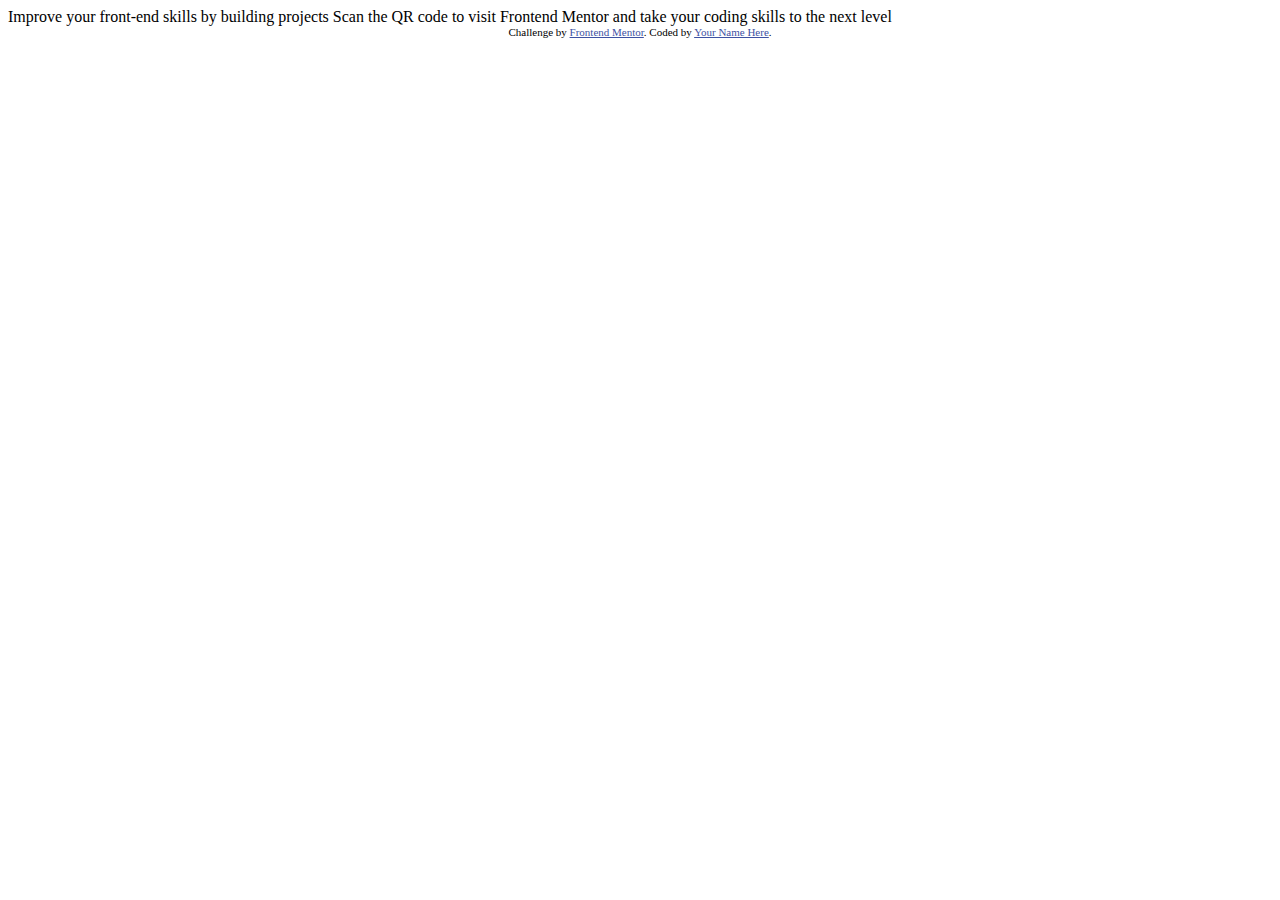
==== index.html @ 0d68d3d6 "initial commit" ====
<!DOCTYPE html>
<html lang="en">
<head>
  <meta charset="UTF-8">
  <meta name="viewport" content="width=device-width, initial-scale=1.0"> <!-- displays site properly based on user's device -->

  <link rel="icon" type="image/png" sizes="32x32" href="./images/favicon-32x32.png">
  
  <title>Frontend Mentor | QR code component</title>

  <!-- Feel free to remove these styles or customise in your own stylesheet 👍 -->
  <style>
    .attribution { font-size: 11px; text-align: center; }
    .attribution a { color: hsl(228, 45%, 44%); }
  </style>
</head>
<body>

  Improve your front-end skills by building projects

  Scan the QR code to visit Frontend Mentor and take your coding skills to the next level
  
  <div class="attribution">
    Challenge by <a href="https://www.frontendmentor.io?ref=challenge" target="_blank">Frontend Mentor</a>. 
    Coded by <a href="#">Your Name Here</a>.
  </div>
</body>
</html>
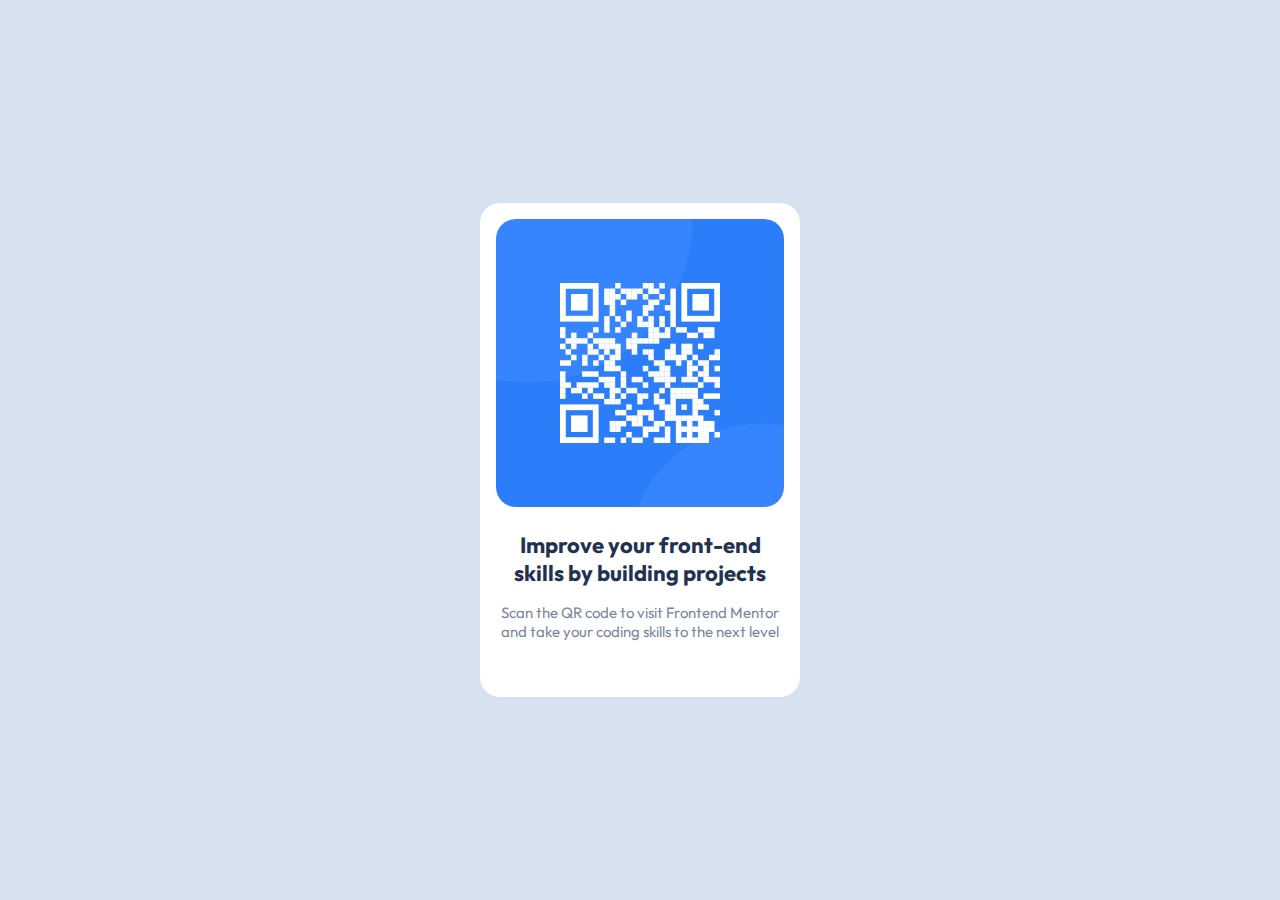
==== commit 4f027e47: "Final code" ====
--- a/index.html
+++ b/index.html
@@ -1,28 +1,17 @@
 <!DOCTYPE html>
 <html lang="en">
 <head>
-  <meta charset="UTF-8">
-  <meta name="viewport" content="width=device-width, initial-scale=1.0"> <!-- displays site properly based on user's device -->
-
-  <link rel="icon" type="image/png" sizes="32x32" href="./images/favicon-32x32.png">
-  
-  <title>Frontend Mentor | QR code component</title>
-
-  <!-- Feel free to remove these styles or customise in your own stylesheet 👍 -->
-  <style>
-    .attribution { font-size: 11px; text-align: center; }
-    .attribution a { color: hsl(228, 45%, 44%); }
-  </style>
+    <meta charset="utf-8">
+    <title>QR Code - FrontendMentor IO</title>
+    <meta name="viewport" content="width=device-width, initial-scale=1">
+    <link rel="stylesheet" href="style.css">
+    <link rel="icon" type="image/png" sizes="32x32" href="./images/favicon-32x32.png">
 </head>
 <body>
-
-  Improve your front-end skills by building projects
-
-  Scan the QR code to visit Frontend Mentor and take your coding skills to the next level
-  
-  <div class="attribution">
-    Challenge by <a href="https://www.frontendmentor.io?ref=challenge" target="_blank">Frontend Mentor</a>. 
-    Coded by <a href="#">Your Name Here</a>.
-  </div>
+<div class="qr-container">
+    <img src="./images/image-qr-code.png" alt="qr code linking to frontendmentor.io"/>
+    <h1>Improve your front-end skills by building projects</h1>
+    <p>Scan the QR code to visit Frontend Mentor and take your coding skills to the next level</p>
+</div>
 </body>
-</html>+</html>
--- a/style.css
+++ b/style.css
@@ -0,0 +1,60 @@
+@import url('https://fonts.googleapis.com/css2?family=Outfit:wght@100..900&display=swap');
+
+:root {
+    --white: hsl(0, 0%, 100%);
+    --light-gray: hsl(212, 45%, 89%);
+    --grayish-blue: hsl(220, 15%, 55%);
+    --dark-blue: hsl(218, 44%, 22%);
+}
+
+* {
+    margin: 0;
+    padding: 0;
+    box-sizing: border-box;
+}
+
+body {
+    font-family: "Outfit", sans-serif;
+    font-size: 15px;
+    background-color: var(--light-gray);
+    display: flex;
+    flex-direction: column;
+    justify-content: center;
+    align-items: center;
+    height: calc(100vh - 1px);
+    margin-left: 28px;
+    margin-right: 28px;
+}
+
+.qr-container {
+    background-color: var(--white);
+    border-radius: 20px;
+    padding: 1rem;
+    display: flex;
+    flex-direction: column;
+    text-align: center;
+}
+
+img {
+    max-width: 100%;
+    border-radius: 20px;
+    margin-bottom: 1.5rem;
+}
+
+h1 {
+    color: var(--dark-blue);
+    font-size: 22px;
+    margin-bottom: 1rem;
+}
+
+p {
+    color: var(--grayish-blue);
+    margin-bottom: 40px;
+}
+
+@media (min-width: 376px) {
+    .qr-container {
+        width: 320px;
+    /*  320 + body.margin-left + body.margin-right = 376px */
+    }
+}
